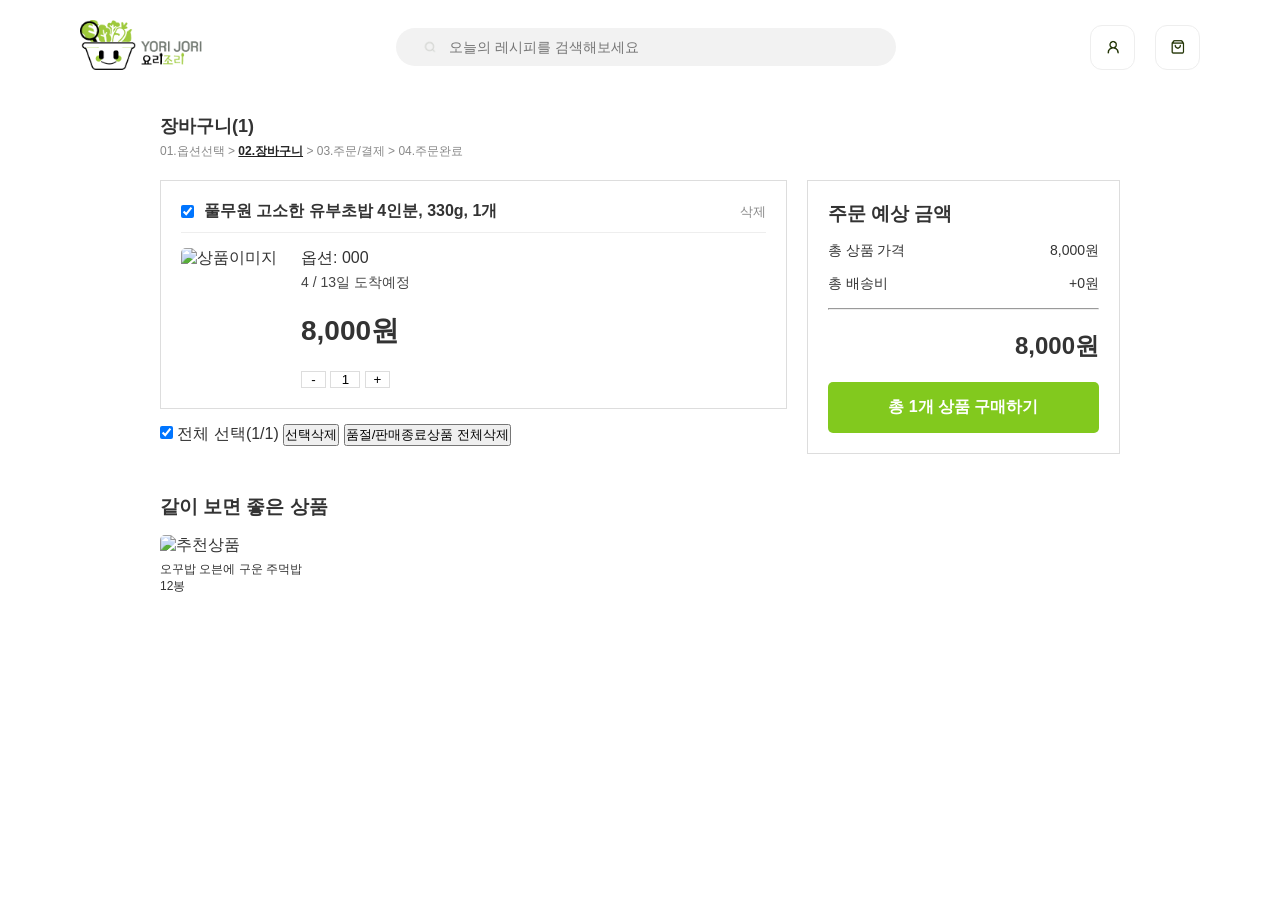
==== cart.html @ aa34f3ae "design 상세페이지 장바구니 페이지 일부 링크" ====
<!doctype html>
<html lang="ko">
  <head>
    <meta charset="UTF-8" />
    <meta name="viewport" content="width=device-width, initial-scale=1.0" />
    <title>구매하기</title>
    <link rel="stylesheet" href="styles/styles.css" />
  </head>
  <body>
    <header class="main-header">
      <div class="logo">
        <img src="assets/image/main_logo_cook.png" alt="요리조리 로고" />
      </div>
      <div class="search-wrap">
        <img
          src="assets/icons/zoom_icon.png"
          alt="돋보기"
          class="search-icon"
        />
        <input
          type="text"
          class="search-input"
          placeholder="오늘의 레시피를 검색해보세요"
        />
      </div>
      <div class="header-icons">
        <div class="icon-btn">
          <img
            src="assets/icons/mypage_icon.png"
            alt="마이페이지"
            class="icon-img"
          />
        </div>
        <div
          class="icon-btn"
          onclick="location.href = 'shopping.html'"
          style="cursor: pointer"
        >
          <img
            src="assets/icons/shopping_icon.png"
            alt="장바구니"
            class="icon-img"
          />
        </div>
      </div>
    </header>
    <!-- 여기까지가 상단 헤더 부분 -->
    <main class="container">
      <!-- [진행 단계 표시 영역] -->
      <div class="breadcrumb">
        <h2>장바구니(1)</h2>
        <p>
          01.옵션선택 > <span class="active">02.장바구니</span> > 03.주문/결제 >
          04.주문완료
        </p>
      </div>

      <div class="cart-content">
        <!-- [왼쪽: 장바구니 상품 리스트] -->
        <section class="cart-left">
          <div class="cart-item-card">
            <div class="item-header">
              <input type="checkbox" checked />
              <span class="product-name"
                >풀무원 고소한 유부초밥 4인분, 330g, 1개</span
              >
              <button class="delete-btn">삭제</button>
            </div>

            <div class="item-body">
              <img
                src="https://via.placeholder.com/100"
                alt="상품이미지"
                class="prod-img"
              />
              <div class="item-info">
                <p class="option">옵션: 000</p>
                <p class="delivery-date">4 / 13일 도착예정</p>
                <p class="price">8,000원</p>
                <div class="quantity-control">
                  <button>-</button>
                  <input type="text" value="1" />
                  <button>+</button>
                </div>
              </div>
            </div>
          </div>

          <!-- 하단 선택/삭제 버튼들 -->
          <div class="cart-actions">
            <label><input type="checkbox" checked /> 전체 선택(1/1)</label>
            <button class="sub-btn">선택삭제</button>
            <button class="sub-btn">품절/판매종료상품 전체삭제</button>
          </div>
        </section>

        <!-- [오른쪽: 결제 예상 금액 창] -->
        <aside class="cart-right">
          <div class="summary-card">
            <h3>주문 예상 금액</h3>
            <div class="summary-row">
              <span>총 상품 가격</span>
              <span>8,000원</span>
            </div>
            <div class="summary-row">
              <span>총 배송비</span>
              <span>+0원</span>
            </div>
            <hr />
            <div class="total-row">
              <span class="total-price">8,000원</span>
            </div>
            <button class="buy-btn">총 1개 상품 구매하기</button>
          </div>
        </aside>
      </div>

      <!-- [하단: 추천 상품 영역] -->
      <section class="recommendations">
        <h3>같이 보면 좋은 상품</h3>
        <div class="rec-grid">
          <!-- 같은 아이템이 반복되므로 하나만 작성 후 복사해서 사용 -->
          <div class="rec-item">
            <img src="https://via.placeholder.com/150" alt="추천상품" />
            <p>오꾸밥 오븐에 구운 주먹밥 12봉</p>
          </div>
          <!-- ... 추가 아이템들 ... -->
        </div>
      </section>
    </main>
  </body>
</html>
---- styles/styles.css ----
/* 모든 태그에 롯데마트 드림체를 적용하겠다는 뜻 */
* {
  font-family: "LotteMartDream", "Apple SD Gothic Neo", sans-serif;
}

@font-face {
  font-family: "LotteMartDream";
  src: url("https://fastly.jsdelivr.net/gh/projectnoonnu/noonfonts_six@1.2/LotteMartDream.woff")
    format("woff");
  font-weight: normal;
  font-style: normal;
}

body {
  font-family: "LotteMartDream", sans-serif;
} /* 기본 초기화 */

* {
  margin: 0;
  padding: 0;
  box-sizing: border-box;
}

* {
  font-family: "LotteMartDream", "Apple SD Gothic Neo", sans-serif;
}

body {
  font-family:
    "Pretendard", sans-serif; /* 폰트가 없으면 기본 서체로 나옵니다 */
}

/* 1. 헤더 설정 */
.main-header {
  display: flex;
  align-items: center;
  justify-content: space-between;
  padding: 20px 80px;
  background-color: white;
}

.logo img {
  height: 50px;
}

.search-wrap {
  display: flex;
  align-items: center;
  background-color: #f2f2f2;
  border-radius: 25px;
  padding: 10px 25px;
  width: 500px;
}

.search-icon {
  width: 18px;
  opacity: 0.5;
}

.search-input {
  border: none;
  background: none;
  outline: none;
  width: 100%;
  margin-left: 10px;
  font-size: 14px;
}

.header-icons {
  display: flex;
  gap: 20px;
}

.icon-btn {
  width: 45px;
  height: 45px;
  border: 1px solid #eee;
  border-radius: 12px;
  display: flex;
  align-items: center;
  justify-content: center;
  cursor: pointer;
}

.icon-img {
  width: 24px;
}

/* 2. 메뉴 바 */
.nav-menu {
  display: flex;
  justify-content: center;
  gap: 60px;
  padding: 20px 0;
  border-top: 1px solid #f5f5f5;
  background-color: #fff;
}

.nav-menu a {
  text-decoration: none;
  color: #333;
  font-weight: bold;
  font-size: 16px;
  margin: 0 15px;
}

/* 3. 배너 구역 (스테이크 사진) */
.main-banner {
  width: 100%;
  height: 400px;
  background-color: #f0f0f0;
  background-image: url("/assets/image/shopping_benner.png"); /* 사진 경로 확인 필수! */
  background-size: cover;
  background-position: center;
  position: relative;
}

/* 메인 배너 구역 */
.main-banner {
  width: 100%;
  height: 380px; /* 도안에 맞춰 높이 조절 */
  position: relative;
  background-color: #eee;
  /* 이미지 경로가 맞는지 꼭 확인하세요! */
  background-image: url("../assets/image/shopping_benner.png");
  background-size: cover;
  background-position: center;
}

/* 오른쪽 광고 박스 */
.ad-list-box {
  position: absolute;
  right: 80px; /* 오른쪽에서 80px 띄움 */
  top: 50%;
  transform: translateY(-50%); /* 세로 중앙 정렬 */
  background: white;
  width: 200px;
  border: 1px solid #ddd;
  box-shadow: 0 4px 10px rgba(0, 0, 0, 0.1);
}

/* 광고 박스 안의 각 칸 */
.ad-item {
  padding: 13px;
  text-align: center;
  font-size: 13px;
  color: #333;
  border-bottom: 1px solid #eee;
}

.ad-item:last-child {
  border-bottom: none;
}

/* 질문하셨던 연두색 테두리 포인트 */
.ad-item.active-line {
  border: 2px solid #a3e020;
  position: relative;
  z-index: 10;
  margin: -1px 0; /* 테두리 겹침 방지 */
}

/* ////////////////////////여기까지가 스테이크 사진 광고문구 배너 부분////////////건들지말것 */

/* --- 하단 레시피 구역 전용 (절대 안 꼬임) --- */
.recipe-section {
  padding: 80px 120px;
  background-color: #fff;
  padding-bottom: 20px;
}

.recipe-flex-container {
  display: flex !important; /* 가로 정렬 강제 */
  gap: 100px;
  align-items: flex-start;
}

.recipe-column {
  flex: 1;
  width: 450px;
}

.title-bar {
  display: flex;
  justify-content: space-between;
  align-items: center;
  margin-bottom: 5px;
  gap: 20px;
}

.title-with-icon {
  display: flex;
  align-items: center;
  gap: 8px;
  font-size: 20px;
  color: #2d4333;
  margin-bottom: 0%;
}

.leaf-icon {
  width: 22px;
  height: auto;
}
.more-btn {
  font-size: 13px;
  color: #999;
}

/* 인기 레시피 레이아웃 */
.food-card-layout {
  display: flex;
  gap: 20px;
}
.food-img-stack {
  position: relative;
  width: 220px;
  height: 150px;
}
.food-img {
  width: 100%;
  height: 100%;
  object-fit: cover;
  border-radius: 15px;
}
.badge {
  position: absolute;
  bottom: 10px;
  right: 10px;
  width: 45px;
}

.food-info h3 {
  font-size: 18px;
  margin-bottom: 8px;
}
.food-info .summary {
  font-size: 14px;
  color: #666;
  margin-bottom: 15px;
}
.food-info .tag-list {
  font-size: 12px;
  color: #bbb;
}

/* 테라피 레시피 레이아웃 (가로 정렬) */
.guide-text {
  font-size: 13px;
  color: #aaa;
  margin-bottom: 20px;
  margin-top: 0px;
}
.therapy-grid-box {
  display: flex !important; /* 아이콘들 가로 정렬 강제 */
  gap: 25px;
  margin-bottom: 80px;
}

.t-unit {
  text-align: center;
  font-size: 13px;
  font-weight: bold;
  color: #2d4333;
}

.t-circle {
  width: 85px;
  height: 105px;
  border-radius: 20px;
  display: flex;
  align-items: center;
  justify-content: center;
  margin-bottom: 10px;
}

/* 아이콘 크기 고정 */
.t-circle img {
  width: 55px !important;
  height: auto !important;
}

/* 배경색들 */
.pink {
  background: #fdf1f1;
}
.blue {
  background: #e8f6f6;
}
.orange {
  background: #fff5f1;
}
.green {
  background: #f1f8f1;
}

/* ////////////////////////////////////테라피 레시피랑 인기 레시피 구간/////////////여기까지가!!!!!////////////////////////////////////// */

/* --- 테라피 레시피 최종 디테일 (맨 밑에 추가) --- */

/* 1. 인기 레시피 끝단에 맞추기 */
.therapy-section-custom {
  display: flex;
  flex-direction: column;
  align-items: flex-end; /* 이 명령으로 오른쪽 정렬 */
}

/* 제목 줄과 가이드 텍스트를 오른쪽 끝에 맞춤 */
.therapy-section-custom .title-bar,
.therapy-section-custom .guide-text {
  width: 100%;
  text-align: right;
}

.therapy-section-custom .title-bar {
  justify-content: space-between; /* 제목과 더보기는 그대로 유지 */
}

/* 2. 버튼 크기 키우기 및 글자 넣기 */
.therapy-grid-box-custom {
  display: flex !important;
  gap: 15px; /* 버튼 사이 간격 */
  width: 100%; /* 부모 너비에 맞춤 */
}

.t-circle {
  /* 기존 크기보다 키움 */
  width: 110px;
  height: 140px;
  border-radius: 20px;
  display: flex;
  flex-direction: column; /* 아이콘과 글자를 세로로 */
  align-items: center;
  justify-content: center;
  margin-bottom: 0; /* 아래로 떨어지지 않게 */
  padding: 15px; /* 안쪽 여백 */
  box-shadow: 0 4px 6px rgba(0, 0, 0, 0.05); /* 세련된 그림자 */
}

/* 버튼 안의 아이콘 크기 */
.t-circle img {
  width: 65px !important; /* 55px에서 키움 */
  height: auto !important;
  margin-bottom: 12px; /* 글자와의 간격 */
}

/* 버튼 안의 글자 스타일 */
.t-circle span {
  font-size: 15px; /* 글자 크기 키움 */
  font-weight: 600; /* 조금 더 두껍게 */
  color: #444;
}

/* 배경색 정의 (기존 코드가 안 먹을 수 있으니 다시 정의) */
.pink {
  background: #fdf1f1;
}
.blue {
  background: #e8f6f6;
}
.orange {
  background: #fff5f1;
}
.green {
  background: #f1f8f1;
}

/* 여기부어 하단의 내 냉장고 레시피 css */
/* 냉장고 배너 섹션 스타일링 */
.fridge-banner-section {
  width: 100%;
  height: 250px; /* 시안에 맞춰 높이 조절 */
  background-image: url("../assets/image/main_bg_cook_01.png"); /* 배경 이미지 경로 확인 */
  background-size: cover;
  background-position: center;
  display: flex;
  justify-content: center;
  align-items: center;
  position: relative;
  margin-top: 50px;
}

.fridge-banner-bg {
  background-color: #fff;
  margin-top: 50px;
  text-align: center;
  position: relative;
}

.fridge-guide-text {
  color: white;
  font-size: 18px;
  margin-bottom: 15px;
  text-shadow: 1px 1px 4px rgba(0, 0, 0, 0.5);
}

.fridge-button {
  background-color: #addb47; /* 시안의 연두색 하나만 유지 */
  padding: 15px 50px;
  border-radius: 50px;
  display: inline-flex; /* 버튼 크기에 맞게 조절 */
  align-items: center;
  gap: 10px;
  font-weight: bold;
  font-size: 22px;
  color: #333;
  cursor: pointer;
  position: relative;
  border: none; /* 혹시 모를 기본 테두리 제거 */

  /* 마우스 올렸을 때 효과 추가 (옵션) */
  transition: transform 0.2s ease;
  box-shadow: 0px 4px 10px rgba(0, 0, 0, 0.1);
}

.fridge-button:hover {
  transform: scale(1.03); /* 살짝 커지는 효과 */
}

/* 요리사 캐릭터 배치 */
.cook-character {
  position: absolute;
  right: -30px;
  top: -20px;
  width: 80px; /* 이미지 크기에 맞춰 조절 */
}

/* upload 냉장고 이미지 끌어오기 관련 css///////////////////////////////// */
/* 뒤로가기 버튼을 연두색 동그라미로 만듭니다 */
.upload-page-container {
  display: flex;
  flex-direction: column;
  align-items: flex-start;
  padding: 40px 30px;
  background-color: #fff;
}
.back-btn {
  display: flex; /* 안의 화살표를 가운데로 보냅니다 */
  align-items: center;
  justify-content: center;
  width: 45px; /* 동그라미 크기 */
  height: 45px;
  background-color: #addb47; /* 시안에 있는 연두색 */
  border-radius: 50%; /* 모양을 동그랗게 깎습니다 */
  text-decoration: none; /* 밑줄을 없앱니다 */
  margin-bottom: 25px; /* 버튼 아래 글자와의 간격 */
}

/* 동그라미 안에 들어가는 화살표 이미지 크기입니다 */
.back-btn img {
  width: 24px;
  height: auto;
}

/* 제목 글자 스타일입니다 */
.upload-title {
  font-size: 20px;
  font-weight: bold;
  color: #333;
  margin: 0;
  line-height: 1.4;
}

/* 이미지 뒷쪽 어두운 박수 */
.upload-box {
  width: 100%;
  background-color: #444;
  padding: 60px 0;
  margin-top: 30px;
  display: flex;
  justify-content: center;
  align-items: center;
  text-align: center;
}

.upload-icon {
  width: 60px;
  margin-bottom: 20px;
}

.main-text {
  color: #ffffff; /* 글자색 흰색 */
  font-size: 18px;
  margin-bottom: 5px;
}

.sub-text {
  color: #aaaaaa; /* 작은 글자는 살짝 흐리게 */
  font-size: 14px;
}

/* 버튼 컨테이너: 버튼들이 가로로 넓게 퍼지도록 */
.button-container {
  display: flex;
  justify-content: center;
  gap: 60px; /* 버튼 사이 간격 */
  padding: 60px 20px;
  width: 100%; /* 전체 너비 사용 */
  box-sizing: border-box;
}

.action-btn {
  /* 찌그러지지 않게 너비 고정 */
  width: 700px; /* 가로 길이를 충분히 줍니다 */
  height: 70px; /* 높이 고정 */

  border: none;
  border-radius: 50px; /* 양 끝을 완전 둥글게 */
  font-size: 20px; /* 글자 크기 시원하게 */
  font-weight: bold;
  cursor: pointer;
  display: flex;
  align-items: center;
  justify-content: center;
  white-space: nowrap; /* 글자가 밑으로 떨어지지 않게 한 줄 고정 */
}

/* 스마트 렌즈 (연두색) */
.action-btn.green {
  background-color: #addb47;
  color: #333;
}

/* 수동 설정 (회색) */
.action-btn.gray {
  background-color: #e6e6e6;
  color: #333;
}

/* 여기까지가 내 냉장고 레시피 css */

/* /////////////////////쇼핑몰 관련 css////////////////////////////////////// */

/* 섹션 공통 레이아웃 */
.special-discount {
  width: 100%;
  max-width: 1200px;
  margin: 40px auto;
  padding: 0 20px;
}

.section-header {
  display: flex;
  justify-content: space-between;
  align-items: center;
  margin-bottom: 20px;
}

.section-header h2 {
  font-size: 1.2rem;
  color: #333;
  font-weight: bold;
}

.view-more {
  color: #888;
  text-decoration: none;
  font-size: 0.9rem;
}

/* 그리드 시스템 */
.product-grid {
  display: grid;
  grid-template-columns: repeat(5, 1fr); /* 5단 배열 */
  gap: 15px;
}

/* 개별 카드 디자인 */
.product-card {
  display: flex;
  flex-direction: column;
}

.image-wrapper {
  width: 100%;
  aspect-ratio: 1 / 1;
  background-color: #f9f9f9;
  border-radius: 8px;
  overflow: hidden;
  margin-bottom: 12px;
}

.image-wrapper img {
  width: 100%;
  height: 100%;
  object-fit: cover;
}

/* 텍스트 정보 영역 */
.product-info .brand {
  font-size: 0.85rem;
  color: #888;
  margin-bottom: 4px;
}

.product-info .name {
  font-size: 0.95rem;
  color: #333;
  line-height: 1.4;
  height: 2.8em; /* 두 줄 제한 */
  overflow: hidden;
  margin-bottom: 8px;
}

.price-container {
  display: flex;
  flex-direction: column;
}

.original-price {
  font-size: 0.85rem;
  color: #bbb;
  text-decoration: line-through; /* 취소선 */
}

.discount-price {
  font-size: 1.1rem;
  font-weight: 800;
  color: #000;
}

/*/////////////////////////////////////////////// 레시피 검색창//////////////////////////////// */
/* 사이드바 하단 최신순/인기순 정렬 설정 */
.sort-options {
  margin-top: 80px; /* 위쪽 필터들과의 넉넉한 거리 */
  display: flex; /* 유연한 배치를 위해 설정 */
  flex-direction: column; /* 위아래로 나열 */
  align-items: flex-start; /* 핵심: 왼쪽 정렬 */
  gap: 30px; /* 최신순과 인기순 사이의 넓은 간격 */
  cursor: pointer; /* 마우스 올리면 손가락 모양 */
  padding-left: 5px; /* 미세하게 왼쪽 벽에서 띄워줌 */
}

.sort-options p {
  margin: 0; /* 기본 마진 제거해서 간격 꼬임 방지 */
  font-size: 15px; /* 가독성 좋은 크기 */
  transition: color 0.2s; /* 마우스 올릴 때 부드러운 변화 */
}

/* 마우스 올렸을 때 강조 효과 (선택사항) */
.sort-options p:hover {
  color: #addb47; /* 요리조리 포인트 컬러로 변경 */
}

/*//////////////////////////레시피 디테일 쪽 관련 css///////////////////////////////////*
/* 1. 레시피 전체 컨테이너 정렬 */
.container {
  max-width: 1000px; /* 전체 화면이 너무 넓어지지 않게 제한 */
  margin: 0 auto; /* 화면 가운데로 정렬 */
  padding: 20px 40px; /* 상하 20px, 좌우 40px 여백 추가 (여기를 조절하세요!) */
  background-color: #fff;
}

/* 2. 재료 이미지와 영상 박스의 시작점 맞추기 */
.ingredients-flex {
  display: flex;
  gap: 50px; /* 이미지와 재료 리스트 사이의 간격을 넓게 설정 */
  align-items: flex-start;
  margin-top: 20px;
}

.main-img {
  width: 45%;
  aspect-ratio: 16 / 9; /* 영상과 동일한 비율로 맞추면 더 깔끔합니다 */
  border-radius: 12px;
  object-fit: cover;
  margin-left: 0; /* 왼쪽 마진 제거 */
}

/* 3. 영상 프레임 왼쪽 끝 맞추기 */
.video-frame {
  /* 재료 이미지(main-img)의 width가 45%라면, 여기도 비율을 맞춰줍니다 */
  flex: 3;
  aspect-ratio: 16 / 9;
  background: #000;
  border-radius: 12px;
  overflow: hidden;
  /* flex 정렬 때문에 생길 수 있는 미세한 오차 방지 */
  margin: 0;
}

/* 4. 조리순서 왼쪽 정렬 (숫자 아이콘 위치) */
.step-container {
  display: flex !important;
  align-items: flex-start !important;
  gap: 40px !important; /* 조리순서와 광고 사이 간격 */
  width: 100% !important;
}

.steps {
  flex: 1;
  min-width: 700px; /* 조리순서 영역의 최소 너비를 확보 */
}

.step-block {
  margin-bottom: 50px;
}

.step-title {
  display: flex;
  align-items: center;
  gap: 12px;
  font-size: 18px;
  font-weight: bold;
  margin-left: 0; /* 숫자 1번이 영상 왼쪽 끝과 일치하도록 함 */
  margin-bottom: 20px;
}

.steps img {
  width: 700px !important; /* 가로 길이를 700으로 강제 고정 */
  height: auto !important; /* 비율 유지 */
  max-width: 100% !important; /* 부모 박스보다 커지지는 않게 */
  display: block !important;
  margin: 20px 0 !important; /* 위아래 간격 추가 */
}

.ad-sidebar {
  flex: 1 !important; /* 좁은 너비 유지 */
  min-width: 200px !important; /* 너무 좁아지지 않게 */
  position: sticky !important; /* 스크롤 내려도 따라오게 */
  top: 20px !important;
}

.ad-card img {
  width: 100% !important;
  height: auto !important;
}
/* 5. 타임라인 및 우측 광고 카드 위치 조정 */
.timeline {
  flex: 1;
  background: #f5f5f5;
  padding: 20px;
  border-radius: 12px;
  /* 영상 높이에 맞춰 자동으로 늘어납니다 */
}
/* 레시피 디테일 작업물/////////////////////////////////// */
/* 오른쪽 그룹 (분량 + 버튼) */
.ing-side {
  display: flex;
  align-items: center;
  gap: 15px; /* 분량 글자와 구매 버튼 사이의 여유 공간 */
}

/* 분량 텍스트 (원형 박스 없음) */
.unit-text {
  color: #888;
  font-size: 14px;
}

/* 구매 버튼 스타일 */
.buy-btn {
  background-color: #addb47;
  color: white;
  border: none;
  padding: 4px 12px;
  border-radius: 4px;
  font-size: 12px;
  font-weight: bold;
  cursor: pointer;
}

.buy-btn:hover {
  background-color: #96c23a; /* 마우스 올리면 살짝 진해지게 */
}

/* ============================================================
   레시피 디테일 페이지 최종 보정 (화살표 & 타임라인 & 이동)
   ============================================================ */

/* 1. 화살표 버튼 (연두색 원형 테두리) 확실하게 적용 */
.section-header .arrow-wrap {
  display: inline-flex !important; /* 가로로 글자 옆에 붙게 */
  align-items: center !important;
  justify-content: center !important;
  width: 32px !important;
  height: 32px !important;
  border: 2px solid #addb47 !important;
  border-radius: 50% !important;
  background-color: #ffffff !important;
  margin-left: 10px !important;
  vertical-align: middle; /* 글자 '재료'와 높이 맞춤 */
  cursor: pointer !important;
}

/* 화살표 이미지 크기 강제 조절 */
.section-header .arrow-wrap img.header-arrow {
  width: 16px !important; /* 여기서 크기를 20px 등으로 키우면 화살표가 커집니다 */
  height: auto !important;
  display: block !important;
  margin: 0 !important;
}

/* 2. 타임라인 리스트 클릭 활성화 */
.timeline-list li {
  cursor: pointer !important;
  transition: all 0.2s ease;
  border-radius: 8px;
  padding: 10px 12px !important;
}

.timeline-list li:hover {
  background-color: #f4f9e9 !important; /* 마우스 올리면 연두색 배경 */
  color: #addb47 !important; /* 글자색 변경 */
}

.timeline-list li:active {
  transform: scale(0.98); /* 클릭 시 살짝 눌리는 느낌 */
}

/* 타임라인 클릭했을때 회색 박스 색깔이 들어가게함 */
.timeline-list li:hover {
  background-color: #f4f9e9;
}

/* ★ 중요: 클릭 후 유지될 스타일 (JS가 이 클래스를 붙여줄 거예요) */
.timeline-list li.active {
  background-color: #addb47 !important; /* 연두색으로 유지 */
  color: #ffffff !important; /* 글자색을 흰색으로 변경 */
  font-weight: bold;
}

/* 3. 쇼핑몰 이동 버튼 (더 알아보기) */
.ad-card .buy-btn {
  display: block !important;
  width: 100% !important;
  text-decoration: none !important;
  text-align: center !important;
  padding: 12px !important;
  margin-top: 15px !important;
  box-sizing: border-box !important;
}

/* 4. 조리순서 이미지 너비 보정 (너무 크면 조절) */
.steps img.step-img {
  width: 100% !important; /* 부모 너비에 맞게 */
  max-width: 700px !important; /* 최대 700px */
  height: auto !important;
}

/* //////////cart html css 작업물//////////////////////////////////////////// */
/* 기본 초기화 */
* {
  margin: 0;
  padding: 0;
  box-sizing: border-box;
  font-family: "Malgun Gothic", sans-serif;
}

body {
  background-color: #fff;
  color: #333;
}

/* 헤더 스타일 */
.header {
  background: white;
  border-bottom: 2px solid #00aaff;
  padding: 20px 0;
}

.header .inner {
  width: 1000px;
  margin: 0 auto;
  display: flex;
  justify-content: space-between;
  align-items: center;
}

.search-bar input {
  width: 400px;
  padding: 10px;
  border: 1px solid #ddd;
  border-radius: 20px;
}

/* 레이아웃 컨테이너 */
.container {
  width: 1000px;
  margin: 20px auto;
}

/* 상단 경로 표시 */
.breadcrumb {
  margin-bottom: 20px;
}
.breadcrumb h2 {
  font-size: 18px;
  margin-bottom: 5px;
}
.breadcrumb p {
  font-size: 12px;
  color: #888;
}
.breadcrumb .active {
  color: #222;
  font-weight: bold;
  text-decoration: underline;
}

/* 메인 장바구니 내용 (가로 배치) */
.cart-content {
  display: flex;
  gap: 20px;
}

.cart-left {
  flex: 2;
}
.cart-right {
  flex: 1;
}

/* 왼쪽 상품 카드 스타일 */
.cart-item-card {
  background: white;
  border: 1px solid #ddd;
  padding: 20px;
  margin-bottom: 15px;
}

.item-header {
  display: flex;
  align-items: center;
  border-bottom: 1px solid #eee;
  padding-bottom: 10px;
  margin-bottom: 15px;
}

.product-name {
  margin-left: 10px;
  font-weight: bold;
  flex: 1;
}
.delete-btn {
  background: none;
  border: none;
  color: #888;
  cursor: pointer;
}

.item-body {
  display: flex;
  gap: 20px;
}
.prod-img {
  width: 100px;
  height: 100px;
  border-radius: 5px;
}

.delivery-date {
  color: #444;
  margin: 5px 0;
  font-size: 14px;
}
.price {
  font-size: 18px;
  font-weight: bold;
  margin: 10px 0;
}

/* 수량 조절 버튼 */
.quantity-control input {
  width: 30px;
  text-align: center;
  border: 1px solid #ddd;
}
.quantity-control button {
  width: 25px;
  background: #fff;
  border: 1px solid #ddd;
  cursor: pointer;
}

/* 오른쪽 주문 정보 요약 */
.summary-card {
  background: white;
  border: 1px solid #ddd;
  padding: 20px;
}

.summary-row {
  display: flex;
  justify-content: space-between;
  margin: 15px 0;
  font-size: 14px;
}

.total-row {
  text-align: right;
  margin: 20px 0;
  font-size: 24px;
  font-weight: bold;
}

/* 구매하기 버튼 */
.buy-btn {
  width: 100%;
  background: #82c91e;
  color: white;
  border: none;
  padding: 15px;
  font-size: 16px;
  font-weight: bold;
  border-radius: 5px;
  cursor: pointer;
}

/* 아래 추천 상품 그리드 */
.recommendations {
  margin-top: 40px;
}
.rec-grid {
  display: grid;
  grid-template-columns: repeat(6, 1fr); /* 6개를 가로로 나열 */
  gap: 15px;
  margin-top: 15px;
}

.rec-item img {
  width: 100%;
  border-radius: 5px;
}
.rec-item p {
  font-size: 12px;
  margin-top: 5px;
}

/* /////////////////////////////////////////제품 상세보기 페이지/////////////////////// */
/* 기본 설정 */
body {
  font-family: "Apple SD Gothic Neo", sans-serif;
  color: #333;
}
.container {
  max-width: 1000px;
  margin: 0 auto;
  padding: 20px;
}

/* 상품 상단 레이아웃 (Flexbox 사용) */
.product-main {
  display: flex;
  gap: 40px;
  margin-bottom: 50px;
}
.product-image {
  flex: 1;
}
.product-image img {
  width: 100%;
  border-radius: 8px;
}
.product-info {
  flex: 1;
}

.price {
  font-size: 28px;
  font-weight: bold;
  margin: 20px 0;
}

/* 버튼 디자인 */
.buttons {
  display: flex;
  gap: 10px;
}
.btn-cart {
  flex: 1;
  padding: 15px;
  border: 1px solid #ccc;
  background: white;
  cursor: pointer;
}
.btn-buy {
  flex: 1;
  padding: 15px;
  border: none;
  background: #96d11d;
  color: #333;
  font-weight: bold;
  cursor: pointer;
}

/* 비교 상품 그리드 (Grid 사용) */
.recommendations .grid {
  display: grid;
  grid-template-columns: repeat(3, 1fr);
  gap: 20px;
  margin-top: 20px;
}
.card img {
  width: 100%;
  border: 1px solid #eee;
}

/* 탭 메뉴 */
/* 1. 탭 전체 감싸는 박스 */
.tabs ul {
  display: flex; /* 가로 배치 */
  width: 100%; /* 가로 꽉 차게 */
  list-style: none;
  padding: 0;

  /* ★ 여기가 간격 조절 포인트입니다! ★ */
  margin-top: 100px; /* '함께 비교하면 좋은 상품'과의 간격 (원하는 만큼 늘리세요) */
  margin-bottom: 0;

  border-bottom: 2px solid #333; /* 탭 아래쪽 진한 선 */
}

/* 2. 각 메뉴 버튼들 */
.tabs li {
  flex: 1; /* 4개가 똑같은 넓이로 펼쳐짐 */
  text-align: center;
  padding: 18px 0; /* 메뉴의 위아래 높이감 */
  cursor: pointer;
  background-color: #fff;
  font-size: 16px;
  color: #666;
  border: 1px solid #eee;
  border-bottom: none; /* 아래쪽 선은 ul의 선을 쓰기 위해 제거 */
  word-break: keep-all; /* 글자 줄바꿈 방지 */
}

/* 3. 현재 선택된 메뉴 (active) */
.tabs li.active {
  font-weight: bold;
  color: #000;
  background-color: #fff;
  border: 1px solid #333; /* 테두리를 진하게 */
  border-bottom: 2px solid #fff; /* 아래쪽 선만 하얗게 해서 뚫린 느낌 */
  margin-bottom: -2px; /* ul의 선과 겹치게 살짝 내림 */
  z-index: 1;
}

/* 4. 상세페이지 내용 영역 */
.tab-content {
  display: none; /* 기본은 숨김 */
  margin-top: 60px;
}
.tab-content.active {
  display: block; /* active 클래스 붙은 것만 보임 */
}
.tab-content img {
  display: block;
  width: 100%;
  height: auto;
}
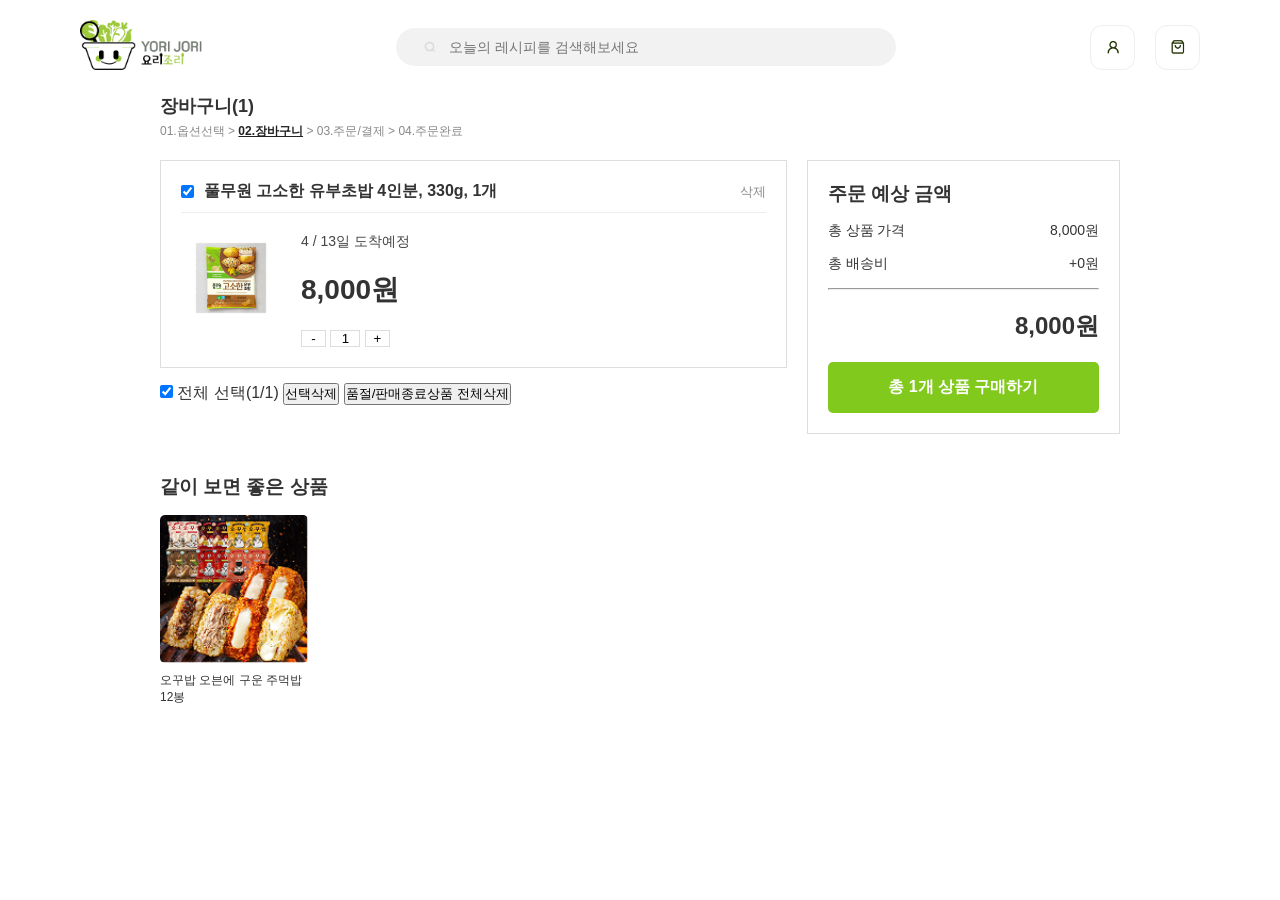
==== commit cd9f07aa: "design:모바일 디자인 장바구니 연결" ====
--- a/cart.html
+++ b/cart.html
@@ -9,7 +9,9 @@
   <body>
     <header class="main-header">
       <div class="logo">
-        <img src="assets/image/main_logo_cook.png" alt="요리조리 로고" />
+        <a href="index.html">
+          <img src="assets/image/main_logo_cook.png" alt="요리조리 로고" />
+        </a>
       </div>
       <div class="search-wrap">
         <img
@@ -69,12 +71,12 @@
 
             <div class="item-body">
               <img
-                src="https://via.placeholder.com/100"
+                src="assets/image/found_image_01.png"
                 alt="상품이미지"
                 class="prod-img"
               />
               <div class="item-info">
-                <p class="option">옵션: 000</p>
+                <!-- <p class="option">옵션: 000</p> -->
                 <p class="delivery-date">4 / 13일 도착예정</p>
                 <p class="price">8,000원</p>
                 <div class="quantity-control">
@@ -121,7 +123,7 @@
         <div class="rec-grid">
           <!-- 같은 아이템이 반복되므로 하나만 작성 후 복사해서 사용 -->
           <div class="rec-item">
-            <img src="https://via.placeholder.com/150" alt="추천상품" />
+            <img src="assets/image/found_image_02.png" alt="추천상품" />
             <p>오꾸밥 오븐에 구운 주먹밥 12봉</p>
           </div>
           <!-- ... 추가 아이템들 ... -->
--- a/styles/styles.css
+++ b/styles/styles.css
@@ -32,10 +32,11 @@
 
 /* 1. 헤더 설정 */
 .main-header {
+  width: 100%;
   display: flex;
   align-items: center;
   justify-content: space-between;
-  padding: 20px 80px;
+  padding: 20px 80px !important; /* 인덱스 페이지에서 쓰던 80px 여백 적용 */
   background-color: white;
 }
 
@@ -565,9 +566,35 @@
 }
 
 /* 개별 카드 디자인 */
+/* --- [여기서부터 복사] 모든 상품 카드 예쁘게 만들기 --- */
 .product-card {
-  display: flex;
-  flex-direction: column;
+  text-decoration: none !important; /* 밑줄 지우기 */
+  color: inherit !important; /* 파란색 지우기 */
+  display: block !important; /* 상자 모양 만들기 */
+}
+
+/* 카드 안에 있는 모든 글자들 밑줄 지우기 */
+.product-card p {
+  text-decoration: none !important;
+}
+
+/* 브랜드(회색), 이름(진한색), 가격(검정색) 색깔 딱 정해주기 */
+.product-card .p-brand {
+  color: #888 !important;
+}
+.product-card .p-name {
+  color: #333 !important;
+}
+.product-card .p-price {
+  color: #000 !important;
+  font-weight: bold;
+}
+/* --- [여기까지 복사] --- */
+
+/* 3. 마우스를 올렸을 때 파란색으로 변하는 것도 방지! */
+.product-card:hover {
+  text-decoration: none !important;
+  color: inherit !important;
 }
 
 .image-wrapper {
@@ -642,12 +669,11 @@
 }
 
 /*//////////////////////////레시피 디테일 쪽 관련 css///////////////////////////////////*
-/* 1. 레시피 전체 컨테이너 정렬 */
+/* 1. 컨테이너 너비를 메인페이지(1200px) 수준으로 넓힙니다 */
 .container {
-  max-width: 1000px; /* 전체 화면이 너무 넓어지지 않게 제한 */
-  margin: 0 auto; /* 화면 가운데로 정렬 */
-  padding: 20px 40px; /* 상하 20px, 좌우 40px 여백 추가 (여기를 조절하세요!) */
-  background-color: #fff;
+  max-width: 1200px !important; /* 1000px에서 1200px로 변경 */
+  margin: 0 auto;
+  padding: 0 20px; /* 좌우 여백을 살짝 줄여 더 넓게 보이게 함 */
 }
 
 /* 2. 재료 이미지와 영상 박스의 시작점 맞추기 */
@@ -1032,9 +1058,9 @@
   color: #333;
 }
 .container {
-  max-width: 1000px;
+  max-width: 1200px;
   margin: 0 auto;
-  padding: 20px;
+  padding: 0 20px;
 }
 
 /* 상품 상단 레이아웃 (Flexbox 사용) */
@@ -1042,6 +1068,7 @@
   display: flex;
   gap: 40px;
   margin-bottom: 50px;
+  margin-top: 50px;
 }
 .product-image {
   flex: 1;
@@ -1147,3 +1174,223 @@
   width: 100%;
   height: auto;
 }
+
+/* 쇼핑몰 밑줄 퇴치  */
+/* --- [필살기] 모든 상태에서 밑줄을 완전히 지워버려요 --- */
+
+/* 1. 처음 볼 때, 이미 눌렀을 때, 마우스 올렸을 때 모두 밑줄 금지! */
+.product-card,
+.product-card:link,
+.product-card:visited,
+.product-card:hover,
+.product-card:active {
+  text-decoration: none !important; /* 밑줄 절대 절대 금지! */
+  color: inherit !important; /* 색깔 변하기 금지! */
+  border-bottom: none !important; /* 혹시 선이 그려져 있다면 그것도 삭제! */
+  outline: none !important; /* 테두리도 삭제! */
+}
+
+/* 2. 카드 안에 있는 글자들도 혹시 모르니 한 번 더 금지! */
+.product-card p,
+.product-card span,
+.product-card div {
+  text-decoration: none !important;
+}
+/* ///////////////////////////////// */
+/* 모바일 버전  */
+/* //////////////////////////////////// */
+/*styles.css 맨 밑에 있는 @media 구문을 싹 지우고 이것만 넣으세요*/
+/* ============================================================
+   [요리조리 앱] 모바일 통합 반응형 코드 (767px 이하)
+   ============================================================ */
+
+@media screen and (max-width: 767px) {
+  /* 1. 기본 레이아웃 보정 (여백 및 너비) */
+  .recipe-section {
+    padding: 30px 15px !important;
+    width: 100% !important;
+    margin: 0 !important;
+  }
+
+  .recipe-flex-container {
+    display: block !important;
+    width: 100% !important;
+    gap: 0 !important;
+  }
+
+  .recipe-column {
+    width: 100% !important;
+    max-width: 100% !important;
+    margin: 0 0 40px 0 !important;
+    padding: 0 !important;
+  }
+
+  /* 2. 헤더 및 검색창 (로고/아이콘 상단, 검색창 하단 배치) */
+  .main-header {
+    padding: 10px 15px !important;
+    display: flex !important;
+    flex-wrap: wrap !important;
+    justify-content: space-between !important;
+    height: auto !important;
+  }
+
+  .logo {
+    order: 1;
+    width: auto !important;
+  }
+  .logo img {
+    height: 35px !important;
+  }
+
+  .header-icons {
+    order: 2;
+    width: auto !important;
+    gap: 10px !important;
+  }
+  .icon-btn {
+    width: 38px !important;
+    height: 38px !important;
+  }
+
+  .search-wrap {
+    order: 3;
+    width: 100% !important;
+    margin: 15px 0 0 0 !important;
+    padding: 8px 15px !important;
+    background: #f0f0f0 !important;
+  }
+
+  /* 3. 모바일에서 숨길 요소들 */
+  .nav-menu,
+  .main-banner,
+  .ad-list-box,
+  .fridge-guide-text {
+    display: none !important;
+  }
+
+  /* 4. 오늘의 인기 레시피 (가로 정렬: 이미지 좌 / 텍스트 우) */
+  .food-card-layout {
+    display: flex !important;
+    flex-direction: row !important;
+    gap: 15px !important;
+    align-items: flex-start !important;
+  }
+
+  .food-img-stack {
+    width: 120px !important;
+    height: 90px !important;
+    flex-shrink: 0 !important;
+  }
+
+  .food-info h3 {
+    font-size: 16px !important;
+  }
+  .tag-list {
+    font-size: 11px !important;
+  }
+
+  /* 5. 테라피 레시피 (3열 그리드) */
+  .therapy-grid-box {
+    display: grid !important;
+    grid-template-columns: repeat(3, 1fr) !important;
+    gap: 10px !important;
+  }
+
+  /* 6. 냉장고 메인 버튼 */
+  .fridge-banner-section {
+    background: none !important;
+    background-color: #ffffff !important;
+    padding: 60px 15px !important;
+    height: auto !important;
+  }
+
+  .fridge-button {
+    min-width: 280px !important;
+    font-size: 15px !important;
+  }
+
+  /* ------------------------------------------------------------
+     [중요] 업로드 페이지 (냉장고 찾기) 보정 섹션
+  ------------------------------------------------------------ */
+
+  /* 전체 컨테이너 여백 */
+  .upload-page-container {
+    padding: 20px !important; /* 여기 패딩 20px 기준 */
+    display: flex !important;
+    flex-direction: column !important;
+    align-items: flex-start !important;
+    overflow-x: hidden !important; /* 가로 스크롤 방지 */
+  }
+
+  /* 검정색 업로드 박스 (화면 끝까지 꽉 채우기 + 중앙 정렬) */
+  .upload-box {
+    width: 100vw !important; /* 화면 가로 전체 너비 */
+    margin-left: -20px !important; /* 컨테이너 패딩만큼 왼쪽으로 당김 */
+    margin-top: 20px !important;
+    background-color: #444 !important;
+    padding: 60px 20px !important; /* 좌우 여백 20px 주어 글자 안 붙게 함 */
+    display: flex !important;
+    flex-direction: column !important;
+    align-items: center !important; /* 아이콘, 글자 가로 중앙 */
+    justify-content: center !important; /* 세로 중앙 */
+    text-align: center !important;
+    box-sizing: border-box !important;
+  }
+
+  .upload-icon {
+    width: 55px !important;
+    margin-bottom: 15px !important;
+    display: block !important;
+  }
+
+  .main-text {
+    font-size: 17px !important;
+    color: #fff !important;
+    margin-bottom: 8px !important;
+    width: 100% !important;
+  }
+
+  .sub-text {
+    font-size: 13px !important;
+    color: #aaa !important;
+    width: 100% !important;
+  }
+
+  /* 1. 버튼을 감싸는 박스: 무조건 세로로 정렬 */
+  .button-container {
+    display: flex !important;
+    flex-direction: column !important; /* 가로 -> 세로 강제 전환 */
+    align-items: center !important; /* 중앙 정렬 */
+    gap: 15px !important; /* 버튼 사이 위아래 간격 */
+    width: 100% !important;
+    padding: 20px 0 !important; /* 위아래 여백 */
+    margin: 0 !important;
+    box-sizing: border-box !important;
+  }
+
+  /* 2. 개별 버튼 (스마트 렌즈, 수동 설정): PC의 700px 설정을 완전히 무시 */
+  .action-btn {
+    display: flex !important;
+    width: 100% !important; /* 화면 가로 꽉 채우기 */
+    max-width: 100% !important; /* PC 버전의 700px 고정 해제 */
+    min-width: 0 !important; /* 최소 너비 제한 해제 */
+    height: 56px !important; /* 버튼 높이 */
+    border-radius: 28px !important; /* 둥글게 */
+    font-size: 17px !important;
+    font-weight: bold !important;
+    justify-content: center !important;
+    align-items: center !important;
+    margin: 0 !important; /* 혹시 모를 옆 마진 제거 */
+    cursor: pointer;
+    text-align: center !important;
+  }
+
+  /* 하단 안내 문구 중앙 정렬 */
+  .upload-page-container > p,
+  .upload-page-container span {
+    width: 100% !important;
+    text-align: center !important;
+    font-size: 13px !important;
+    line-height: 1.6 !important;
+  }
+}
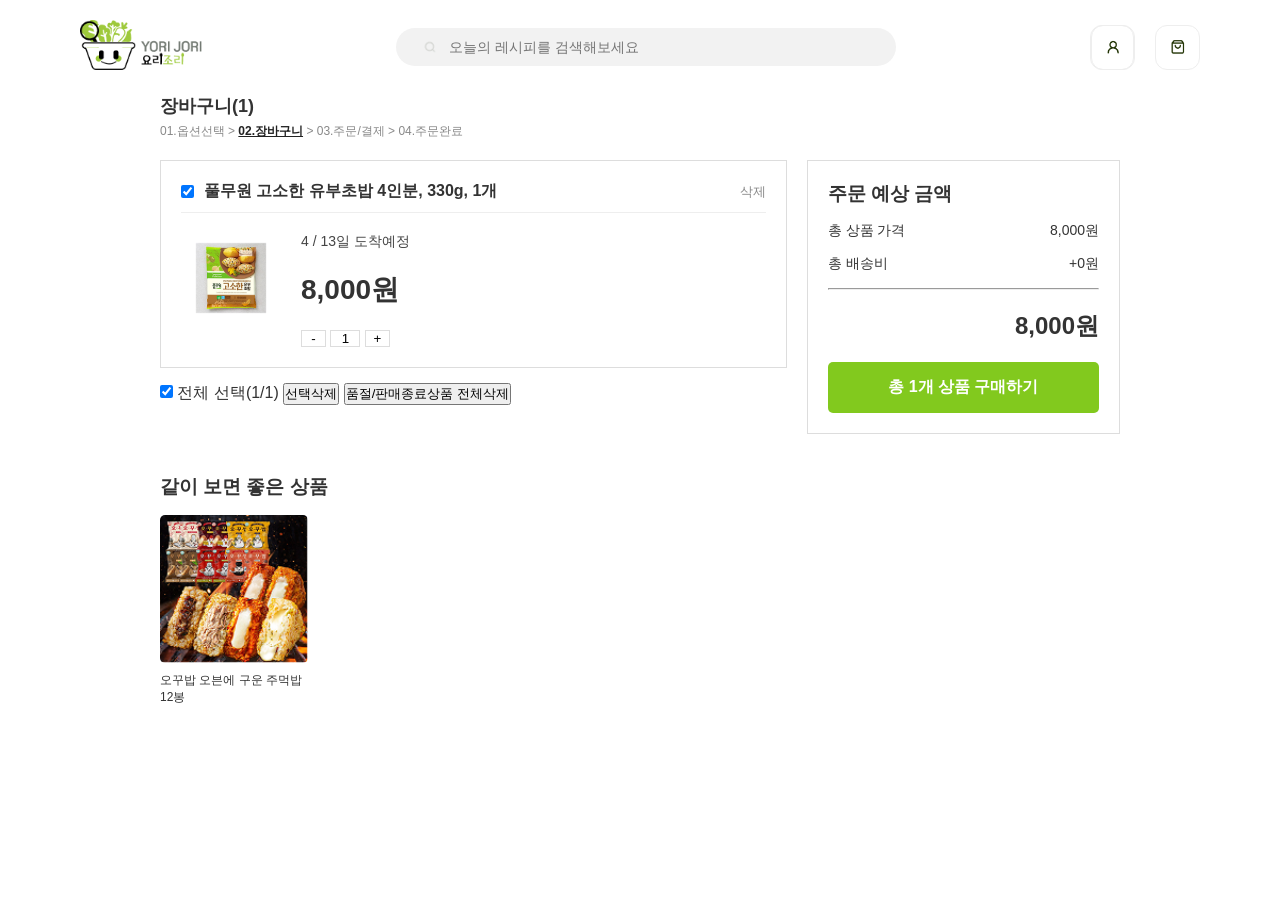
==== commit 4c58cb6b: "design 로그인 페이지인-기타 연결 작업" ====
--- a/cart.html
+++ b/cart.html
@@ -27,11 +27,13 @@
       </div>
       <div class="header-icons">
         <div class="icon-btn">
-          <img
-            src="assets/icons/mypage_icon.png"
-            alt="마이페이지"
-            class="icon-img"
-          />
+          <a href="sign.html" class="icon-btn">
+            <img
+              src="assets/icons/mypage_icon.png"
+              alt="마이페이지"
+              class="icon-img"
+            />
+          </a>
         </div>
         <div
           class="icon-btn"
